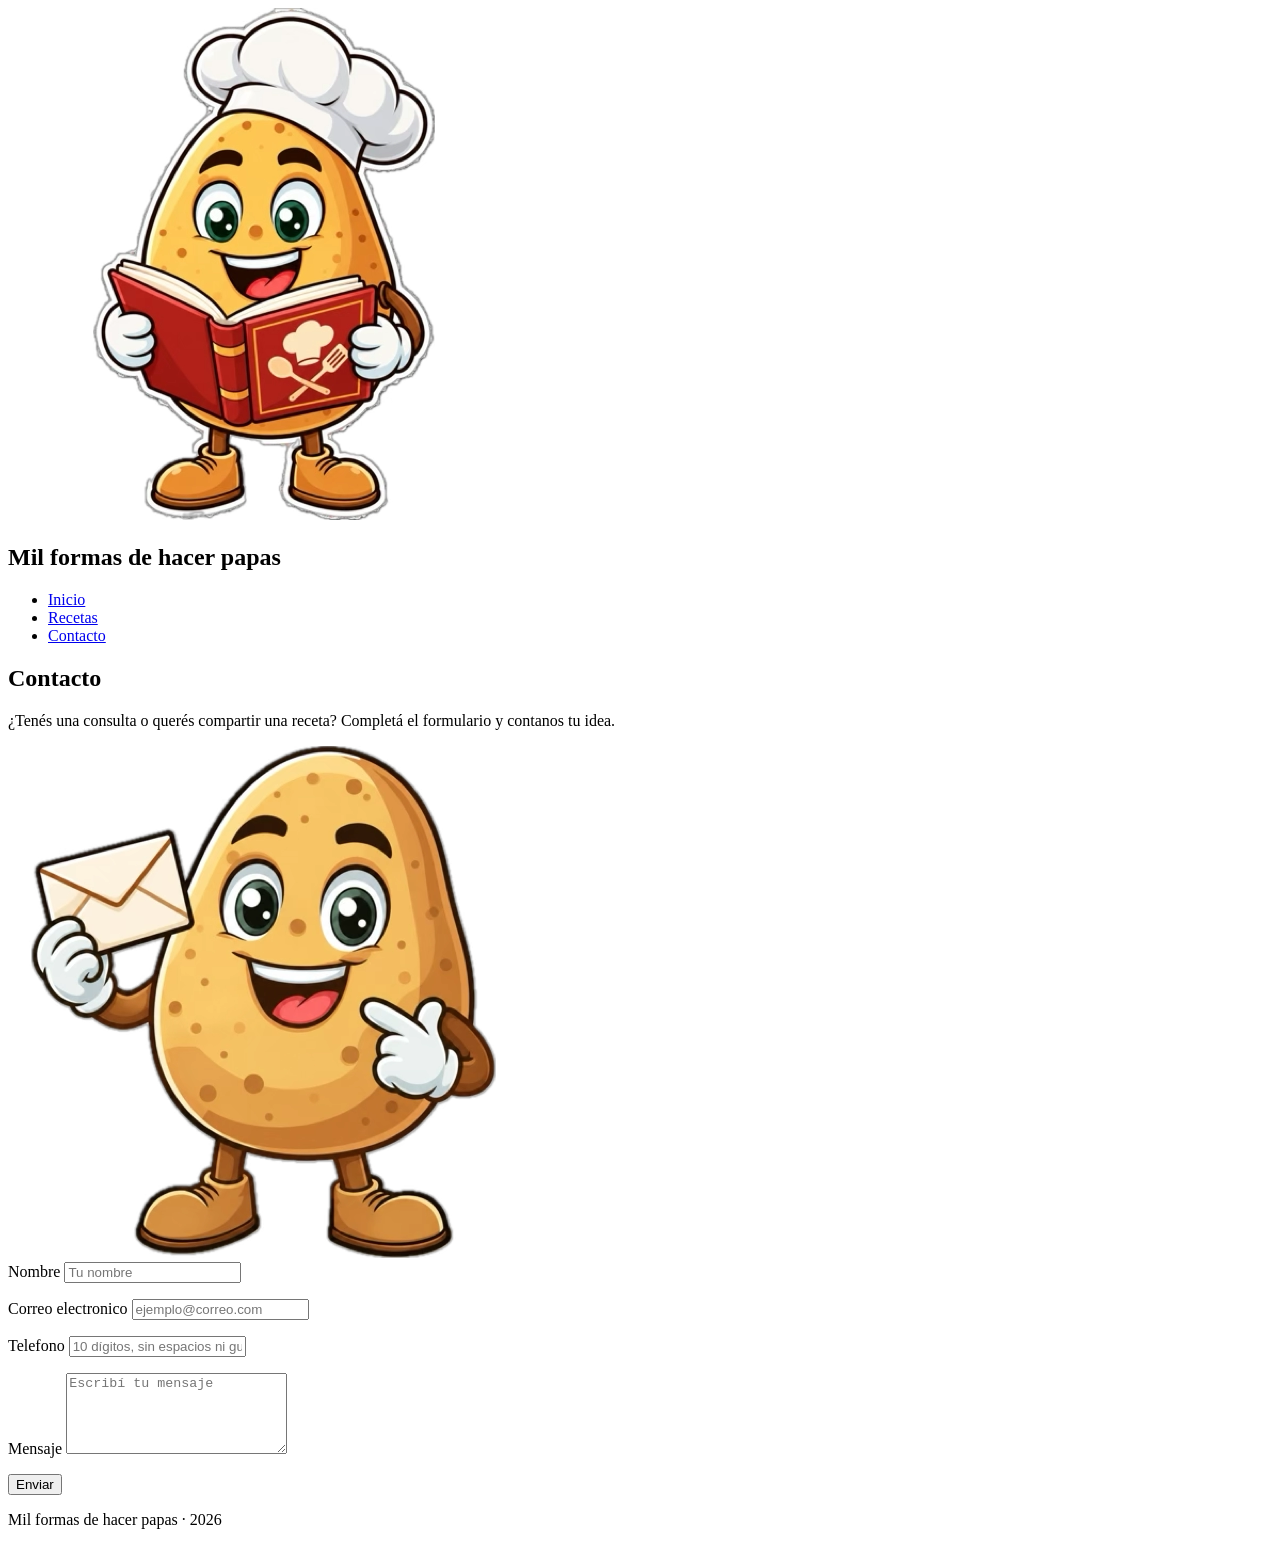
==== formulario.html @ 521094fe "Estructura inicial de paginas  ,archivos del sitio y html de contacto" ====
<!DOCTYPE html>
<html lang="es">
<head>
    <meta charset="UTF-8">
    <meta name="viewport" content="width=device-width, initial-scale=1.0">
    <link rel="stylesheet" href="styles/index.css">
    <title>Mil formas de hacer papas | Contacto</title>
</head>
<body>
    <header>
         <nav>
            <div class="marca">
                <img src="imagenes/papalibro.webp" alt="Papita leyendo un libro de recetas">
                <h1>Mil formas de hacer papas</h1>
            </div>

          <ul class="menuNavegacion">
            <li> <a href="index.html">Inicio</a></li>
            <li><a href="receta.html">Recetas</a></li>
            <li><a class="activo" href="formulario.html">Contacto</a></li>
          </ul>
        </nav>

    </header>
    <main>
        <section class="presentacion-contacto">
            <div>
                <h2>Contacto</h2>
                <p id="txtForm">¿Tenés una consulta o querés compartir una receta? Completá el formulario y contanos tu idea.</p>
            </div>
            <img src="imagenes/papa-sobre.webp" alt="Papita sonriente sosteniendo un sobre">
        </section>
        <form id="formulario-contacto" novalidate>
            <div id="secciones">
                 <label for="nombre">Nombre</label>
                 <input type="text" name="nombre" id="nombre" minlength="4" maxlength="40" placeholder="Tu nombre" required aria-describedby="error-nombre">
                 <p id="error-nombre" class="error"></p>

                 <label for="correo">Correo electronico</label>
                 <input type="email" name="correo" id="correo" placeholder="ejemplo@correo.com" required aria-describedby="error-correo">
                 <p id="error-correo" class="error"></p>

                 <label for="telefono">Telefono</label>
                 <input type="tel" name="telefono" id="telefono" placeholder="10 dígitos, sin espacios ni guiones" required aria-describedby="error-telefono">
                 <p id="error-telefono" class="error"></p>

                 <label for="mensaje">Mensaje</label>
                 <textarea name="mensaje" id="mensaje" placeholder="Escribí tu mensaje" cols="25" rows="5" required minlength="10" maxlength="500" aria-describedby="error-mensaje"></textarea>
                 <p id="error-mensaje" class="error"></p>

                 <input type="submit" value="Enviar">

            </div>

           



        </form>
        <div id="resumen"></div>
   
    </main>

    <footer>
        <p>Mil formas de hacer papas · 2026</p>
    </footer>
    <script src="formulario.js"></script>
</body>
</html>
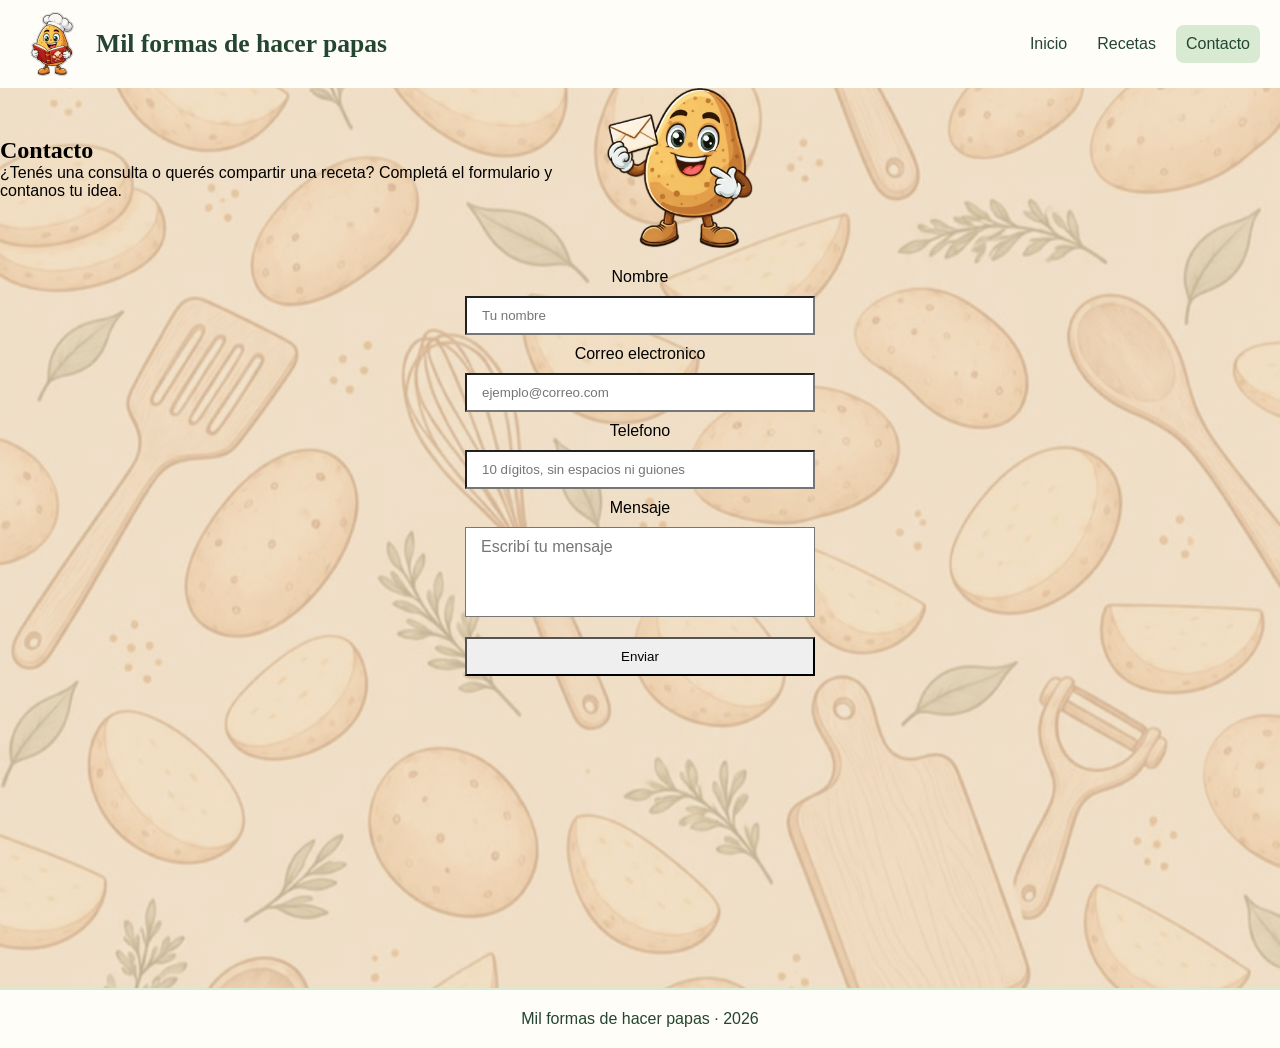
==== commit 3224f357: "Cambio css" ====
--- a/formulario.html
+++ b/formulario.html
@@ -45,7 +45,7 @@
                  <p id="error-telefono" class="error"></p>
 
                  <label for="mensaje">Mensaje</label>
-                 <textarea name="mensaje" id="mensaje" placeholder="Escribí tu mensaje" cols="25" rows="5" required minlength="10" maxlength="500" aria-describedby="error-mensaje"></textarea>
+                 <textarea name="mensaje" id="mensaje" placeholder="Escribí tu mensaje" aria-describedby="error-mensaje"></textarea>
                  <p id="error-mensaje" class="error"></p>
 
                  <input type="submit" value="Enviar">
--- a/styles/index.css
+++ b/styles/index.css
@@ -0,0 +1,289 @@
+*{
+    padding: 0;
+    margin: 0;
+    box-sizing: border-box;
+}
+
+html{
+    height: 100%;
+}
+
+body{
+    min-height: 100%;
+    display: flex;
+    flex-direction: column;
+    font-family: Arial, sans-serif;
+}
+
+h1, h2, h3, h4{
+    font-family: Georgia, serif;
+}
+
+header{
+    background-color: #fffdf7;
+}
+
+nav{
+    display: flex;
+    justify-content: space-between;
+    align-items: center;
+    flex-wrap: wrap;
+    gap: 15px;
+    padding: 12px 20px;
+}
+
+.marca{
+    display: flex;
+    align-items: center;
+    gap: 12px;
+}
+
+.marca img{
+    width: 64px;
+    height: auto;
+}
+
+nav h1{
+    color: #244630;
+    font-size: 1.6rem;
+}
+
+.menuNavegacion{
+    list-style: none;
+    display: flex;
+    flex-wrap: wrap;
+    gap: 10px;
+}
+.menuNavegacion a{
+    text-decoration: none;
+    display: block;
+    padding: 10px;
+    color: #244630;
+    border-radius: 8px;
+}
+
+.menuNavegacion a:hover,
+.menuNavegacion a.activo{
+    color: #244630;
+    background-color: #d9ead3;
+}
+
+main{
+
+     background-color:#FFF5E6;
+     background-image: linear-gradient(rgba(234, 216, 190, 0.65), rgba(234, 216, 190, 0.65)), url("../imagenes/fondo.jpeg");
+     background-repeat: repeat no-repeat;
+     background-size: cover;
+     background-position: center;
+     min-height: 100vh;
+}
+.presentacion-inicio,
+.presentacion-contacto{
+    display: flex;
+    flex-wrap: wrap;
+    align-items: center;
+    justify-content: center;
+    gap: 20px;
+    max-width: 900px;
+    margin: 20px auto;
+    padding: 20px;
+    background-color: #FFF5E6;;
+}
+
+.presentacion-inicio .Contenido,
+.presentacion-contacto div{
+    flex: 1 1 300px;
+}
+
+.presentacion-inicio img,
+.presentacion-contacto img{
+    width: 180px;
+    max-width: 100%;
+    height: auto;
+}
+
+.presentacion-contacto {
+    max-width: 760px;
+    gap: 16px;
+     margin: 0;
+    padding: 0;
+    background-color: transparent;
+    border-radius: 0;
+
+}
+
+.presentacion-contacto img{
+    width: 160px;
+}
+
+.Carrusel{
+     position: relative;
+}
+
+#imgCarrusel{
+    width: 100%;
+    height: 100%;
+    border-radius: 8px;
+    flex: 1;
+    min-width: 0;
+    width: 100%;
+    height: 320px;
+    object-fit: contain;
+
+}
+
+.DivImg{
+    display: flex;
+    align-items: center;
+    gap: 8px;
+}
+
+#txt{
+    margin:0;
+    font-size: 150%;
+    color:#2c3e50;
+}
+
+.txtImagen {
+    min-height: 100px;
+    display: flex;
+    align-items: center;
+    justify-content: center;
+}
+
+.flecha {
+    background-color: #e7d9c4;
+    color: #725c3a;
+    border: none;
+    border-radius: 50%;
+    width: 45px;
+    height: 45px;
+    font-size: 24px;
+    cursor: pointer;
+    top: 180px;
+    }
+
+.flecha:hover {
+    background-color: #d2bd9f;
+}
+
+.Consejos {
+    font-size: 110%;
+    max-width: 800px;
+    margin: 0px;
+    text-align: left; 
+}
+
+.Consejos h4{
+    font-size: 130%;
+}
+
+footer{
+    background-color: #fffdf7;
+    border-top: 2px solid #d9ead3;
+    padding: 15px;
+    text-align: center;
+    color: #244630;
+    margin-top: auto;
+}
+
+footer p{
+    margin: 5px;
+}
+
+form{
+    display: flex;
+    justify-content: center;
+    flex-direction: column;
+    gap:30px;
+    align-items: center;
+    padding:20px; 
+}
+
+#secciones{
+    width: 100%;
+    max-width: 350px;
+    text-align: center;
+
+}
+
+input{
+    margin:10px 0;
+    border-radius: 0;
+    width: 100%;             
+    max-width: 350px;        
+    padding: 10px 15px;
+
+}
+
+#mensaje{
+    display: block;
+    padding: 10px 15px;
+    font: inherit; 
+    border-radius: 0;
+    margin: 10px 0;
+    width: 100%;
+    height: 90px;
+    resize: none;
+}
+
+.error {
+    color: #8a1f11;
+    font-size: 10px;
+
+}
+
+#resumen {
+    max-width: 600px;
+    margin: 20px auto;
+    padding: 15px;
+}
+
+.pagina-recetas main {
+    padding: 24px;
+}
+
+.pagina-recetas main h2 {
+    max-width: 1000px;
+    margin: 0 auto 16px;
+}
+
+.recetas {
+    display: flex;
+    flex-wrap: wrap;
+    gap: 20px;
+    max-width: 1000px;
+    margin: 0 auto;
+}
+
+.recetas article {
+    flex: 1 1 420px;
+    padding: 18px;
+    background-color: #fff8ef;
+}
+
+.recetas img {
+    width: 100%;
+    height: auto;
+}
+.recetas .mascota-receta {
+    display: block;
+    width: 110px;
+    margin: 10px auto;
+}
+
+.recetas ul,
+.recetas ol {
+    margin: 8px 0 16px 22px;
+}
+
+@media (max-width: 600px) {
+    nav,
+    .menuNavegacion {
+        justify-content: center;
+    }
+
+    nav h1 {
+        text-align: center;
+    }
+}
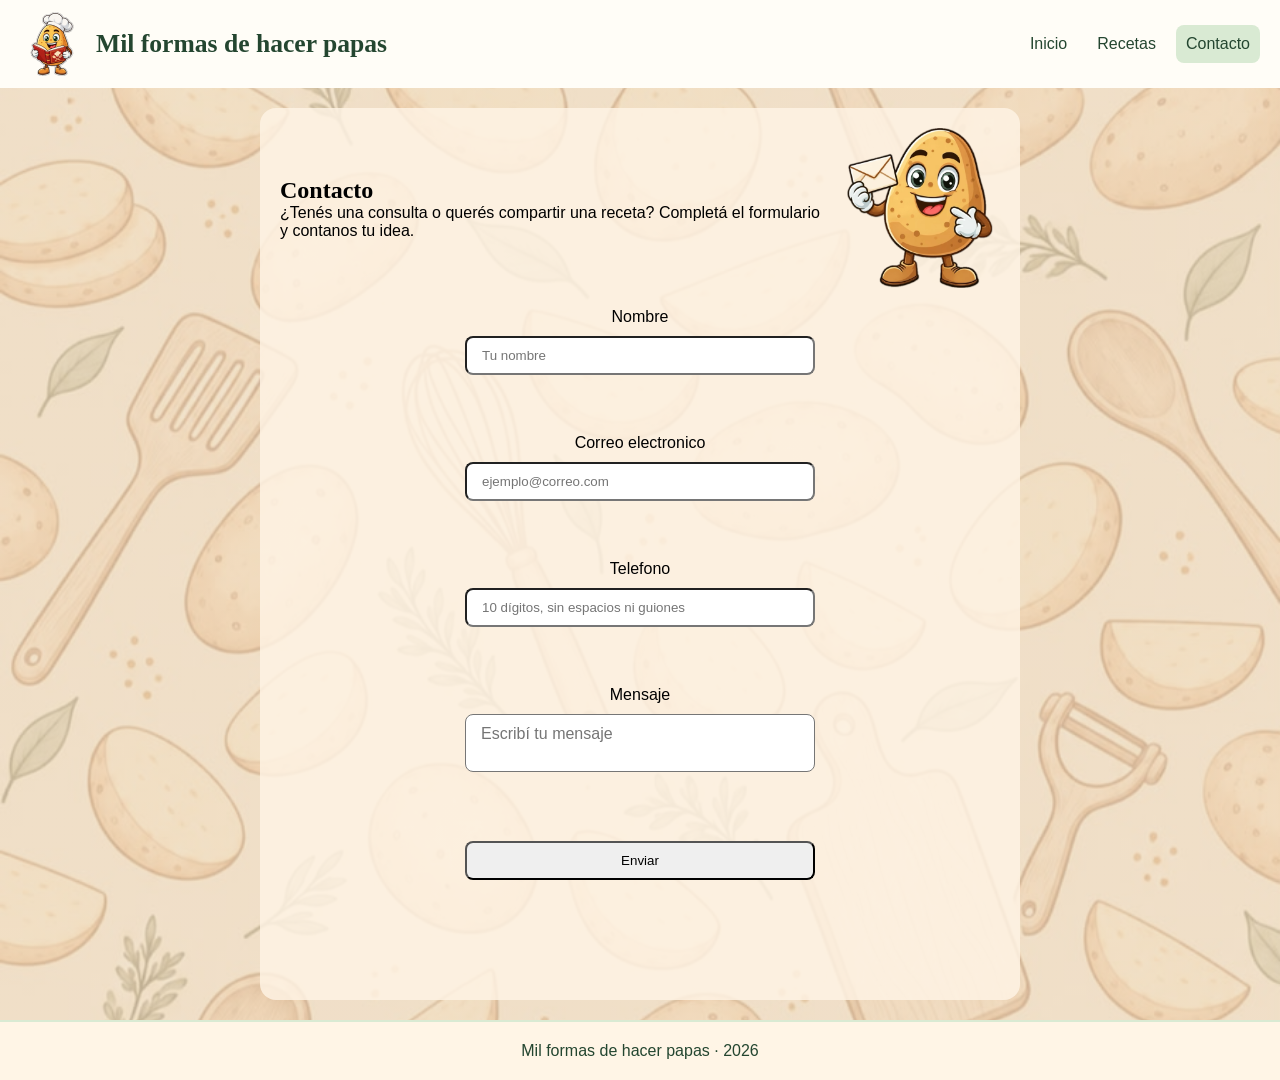
==== commit 6275ef09: "se edito css de formulario y se agrego div en formulario.html" ====
--- a/formulario.html
+++ b/formulario.html
@@ -23,6 +23,7 @@
 
     </header>
     <main>
+        <div class="tarjeta-contacto">
         <section class="presentacion-contacto">
             <div>
                 <h2>Contacto</h2>
@@ -56,10 +57,10 @@
 
 
 
-        </form>
-        <div id="resumen"></div>
-   
-    </main>
+    </form>
+      <div id="resumen"></div>
+</div> 
+</main>
 
     <footer>
         <p>Mil formas de hacer papas · 2026</p>
--- a/styles/index.css
+++ b/styles/index.css
@@ -137,13 +137,11 @@
     align-items: center;
     gap: 8px;
 }
-
 #txt{
     margin:0;
     font-size: 150%;
     color:#2c3e50;
 }
-
 .txtImagen {
     min-height: 100px;
     display: flex;
@@ -167,30 +165,80 @@
     background-color: #d2bd9f;
 }
 
-.Consejos {
-    font-size: 110%;
-    max-width: 800px;
-    margin: 0px;
-    text-align: left; 
-}
-
-.Consejos h4{
-    font-size: 130%;
-}
-
+
+.pagina-inicio main{
+    padding: 24px 16px;
+}
+.contenido-inicio{
+    max-width: 1050px;
+    margin: 0 auto;
+    padding: 24px;
+   
+}
+.pagina-inicio .presentacion-inicio {
+    margin: 0 auto 32px;
+    background-color: rgba(255, 245, 230, 0.82);
+    border-radius: 16px;
+}
+.pagina-inicio #txt{
+    font-size: 1.1rem;
+    color: #244630;
+}
+.por-que-papas {
+    max-width: 900px;
+    margin: 0 auto 32px;
+    padding: 24px;
+    background-color: rgba(255, 245, 230, 0.82);
+    border-radius: 16px;
+}
+.por-que-papas h2{
+    display: inline-block;
+    margin-bottom: 24px;
+    padding-bottom: 8px;
+    border-bottom: 3px solid #5a7243;
+}
+.razones{
+    list-style: none;
+    display: flex;
+    flex-wrap: wrap;
+    justify-content: space-around;
+    gap: 24px;
+}
+.razones li{
+    flex: 1 1 190px;
+    text-align: center;
+}
+.razones img {
+    display: block;
+    width: 56px;
+    height: 56px;
+    object-fit: contain;
+    margin: 0 auto 8px;
+}
+.razones h3{
+    margin-bottom: 8px;
+}
 footer{
-    background-color: #fffdf7;
+    background-color: #FFF5E6;
     border-top: 2px solid #d9ead3;
     padding: 15px;
     text-align: center;
     color: #244630;
     margin-top: auto;
 }
-
 footer p{
     margin: 5px;
 }
 
+/*Formularioooo*/
+.tarjeta-contacto {
+    width: 90%;
+    max-width: 760px;
+    margin: 20px auto;
+    padding: 20px;
+    background-color: rgba(255, 245, 230, 0.82);
+    border-radius: 16px;
+}
 form{
     display: flex;
     justify-content: center;
@@ -198,39 +246,42 @@
     gap:30px;
     align-items: center;
     padding:20px; 
+    
 }
 
 #secciones{
     width: 100%;
     max-width: 350px;
     text-align: center;
-
-}
-
+    
+}
 input{
+    
     margin:10px 0;
     border-radius: 0;
     width: 100%;             
-    max-width: 350px;        
+    max-width: 350px;       
     padding: 10px 15px;
-
-}
-
+    border-radius: 8px; 
+    
+}
 #mensaje{
+    
     display: block;
     padding: 10px 15px;
     font: inherit; 
     border-radius: 0;
     margin: 10px 0;
     width: 100%;
-    height: 90px;
+    border-radius: 8px; 
     resize: none;
 }
+  
 
 .error {
     color: #8a1f11;
-    font-size: 10px;
-
+    font-size: 14px;
+    min-height: 3.5em;
 }
 
 #resumen {
@@ -238,7 +289,12 @@
     margin: 20px auto;
     padding: 15px;
 }
-
+ #resumen p {
+    overflow-wrap: anywhere;
+}  
+
+
+/* Página de recetas */
 .pagina-recetas main {
     padding: 24px;
 }
@@ -259,7 +315,8 @@
 .recetas article {
     flex: 1 1 420px;
     padding: 18px;
-    background-color: #fff8ef;
+    background-color: rgba(255, 245, 230, 0.82);
+    border-radius: 16px;
 }
 
 .recetas img {
@@ -286,4 +343,5 @@
     nav h1 {
         text-align: center;
     }
-}+}
+
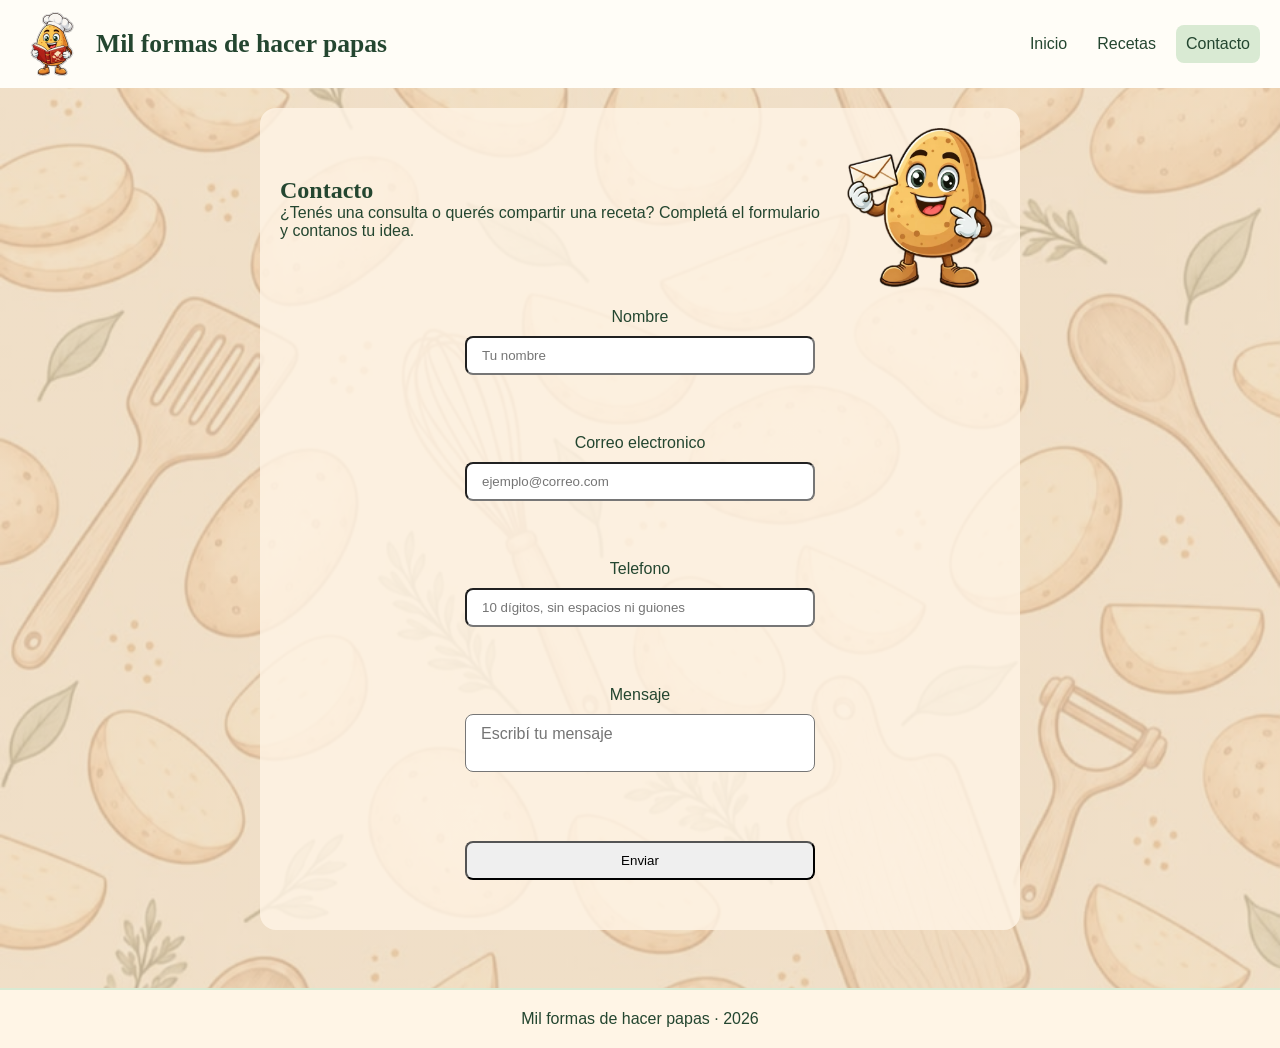
==== commit a288952a: "Se agrego css a resumen y cambios en formulario.js" ====
--- a/formulario.html
+++ b/formulario.html
@@ -34,7 +34,7 @@
         <form id="formulario-contacto" novalidate>
             <div id="secciones">
                  <label for="nombre">Nombre</label>
-                 <input type="text" name="nombre" id="nombre" minlength="4" maxlength="40" placeholder="Tu nombre" required aria-describedby="error-nombre">
+                 <input type="text" name="nombre" id="nombre" placeholder="Tu nombre" required aria-describedby="error-nombre">
                  <p id="error-nombre" class="error"></p>
 
                  <label for="correo">Correo electronico</label>
--- a/styles/index.css
+++ b/styles/index.css
@@ -105,7 +105,7 @@
 .presentacion-contacto {
     max-width: 760px;
     gap: 16px;
-     margin: 0;
+    margin: 0;
     padding: 0;
     background-color: transparent;
     border-radius: 0;
@@ -116,20 +116,19 @@
     width: 160px;
 }
 
-.Carrusel{
-     position: relative;
-}
+
 
 #imgCarrusel{
-    width: 100%;
-    height: 100%;
     border-radius: 8px;
     flex: 1;
     min-width: 0;
     width: 100%;
     height: 320px;
     object-fit: contain;
-
+}
+.Carrusel h2{
+ text-align: center;
+ width: 100%; 
 }
 
 .DivImg{
@@ -158,7 +157,7 @@
     height: 45px;
     font-size: 24px;
     cursor: pointer;
-    top: 180px;
+
     }
 
 .flecha:hover {
@@ -238,6 +237,7 @@
     padding: 20px;
     background-color: rgba(255, 245, 230, 0.82);
     border-radius: 16px;
+    color: #244630;
 }
 form{
     display: flex;
@@ -256,9 +256,7 @@
     
 }
 input{
-    
     margin:10px 0;
-    border-radius: 0;
     width: 100%;             
     max-width: 350px;       
     padding: 10px 15px;
@@ -266,11 +264,9 @@
     
 }
 #mensaje{
-    
     display: block;
     padding: 10px 15px;
     font: inherit; 
-    border-radius: 0;
     margin: 10px 0;
     width: 100%;
     border-radius: 8px; 
@@ -288,10 +284,20 @@
     max-width: 600px;
     margin: 20px auto;
     padding: 15px;
+    /*background-color: #eedde5;*/
+    /*background-color: #d9ead3;*/
+    background-color: white;
+    border-radius: 8px;
+    display: none;
 }
  #resumen p {
     overflow-wrap: anywhere;
 }  
+#resumen p {
+    margin: 6px 0;
+    color: #244630;
+    font-size: 0.95rem;
+}
 
 
 /* Página de recetas */
